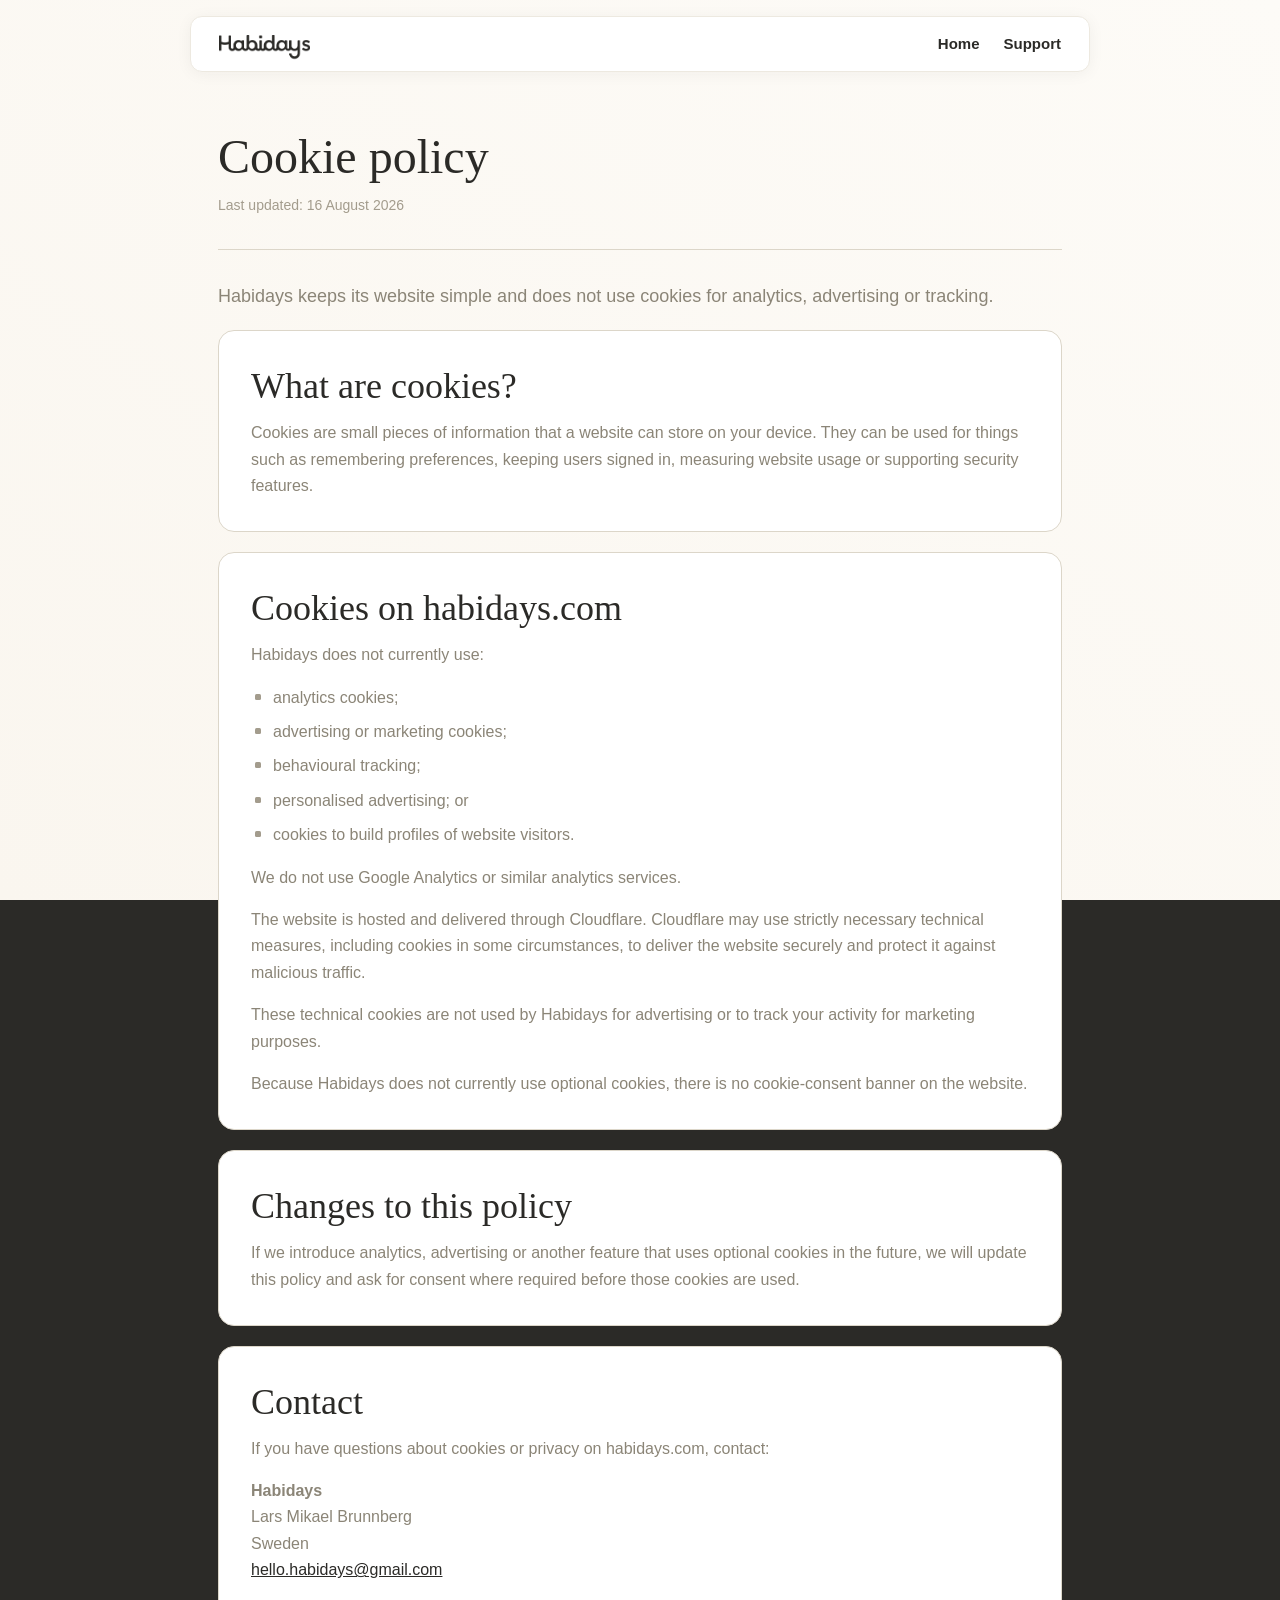
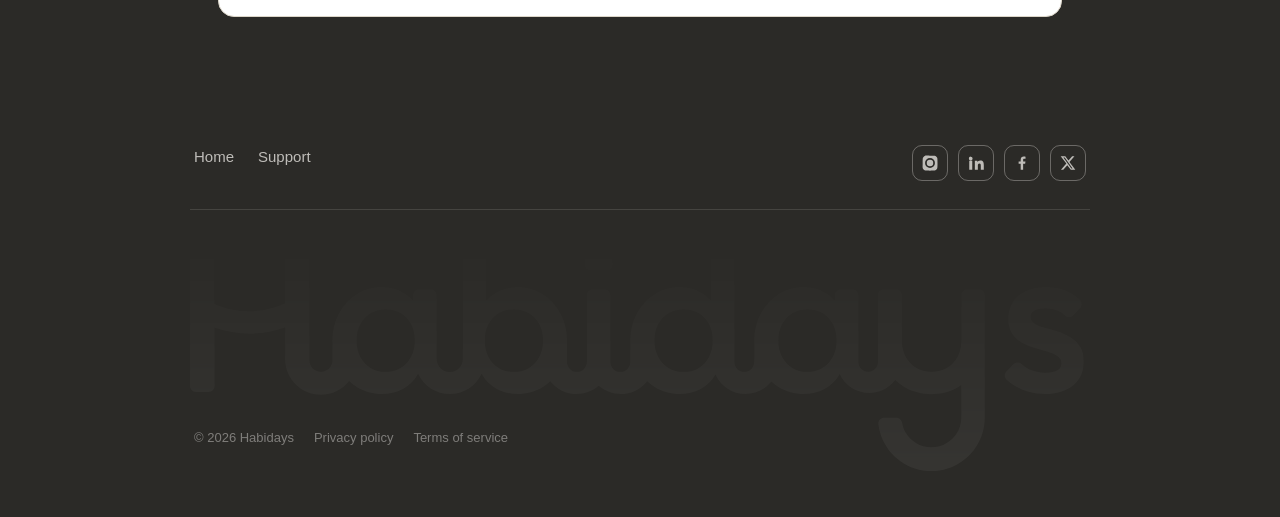
==== cookies.html @ fd9eb846 "Create cookies.html" ====
<!DOCTYPE html>
<html lang="en">
<head>
  <meta charset="utf-8">
  <meta name="viewport" content="width=device-width, initial-scale=1">
  <title>Cookie policy — Habidays</title>
  <link rel="icon" type="image/png" href="/favicon.png">
  <link rel="apple-touch-icon" href="/favicon.png">
  <link rel="stylesheet" href="/style.css">
</head>
<body data-page="cookies">
  <main>
    <div class="wrap legal">

      <h1>Cookie policy</h1>
      <p class="meta">Last updated: 16 August 2026</p>
      <div class="div-divider"></div>
      <p class="lead">
        Habidays keeps its website simple and does not use cookies for analytics,
        advertising or tracking.
      </p>

      <section class="legal-card">
        <h2>What are cookies?</h2>
        <p>
          Cookies are small pieces of information that a website can store on your device.
          They can be used for things such as remembering preferences, keeping users signed in,
          measuring website usage or supporting security features.
        </p>
      </section>

      <section class="legal-card">
        <h2>Cookies on habidays.com</h2>
        <p>Habidays does not currently use:</p>
        <ul>
          <li>analytics cookies;</li>
          <li>advertising or marketing cookies;</li>
          <li>behavioural tracking;</li>
          <li>personalised advertising; or</li>
          <li>cookies to build profiles of website visitors.</li>
        </ul>
        <p>We do not use Google Analytics or similar analytics services.</p>
        <p>
          The website is hosted and delivered through Cloudflare. Cloudflare may use strictly
          necessary technical measures, including cookies in some circumstances, to deliver the
          website securely and protect it against malicious traffic.
        </p>
        <p>
          These technical cookies are not used by Habidays for advertising or to track your
          activity for marketing purposes.
        </p>
        <p>
          Because Habidays does not currently use optional cookies, there is no cookie-consent
          banner on the website.
        </p>
      </section>

      <section class="legal-card">
        <h2>Changes to this policy</h2>
        <p>
          If we introduce analytics, advertising or another feature that uses optional cookies
          in the future, we will update this policy and ask for consent where required before
          those cookies are used.
        </p>
      </section>

      <section class="legal-card">
        <h2>Contact</h2>
        <p>If you have questions about cookies or privacy on habidays.com, contact:</p>
        <p>
          <strong>Habidays</strong><br>
          Lars Mikael Brunnberg<br>
          Sweden<br>
          <a href="mailto:hello.habidays@gmail.com">hello.habidays@gmail.com</a>
        </p>
      </section>

    </div>
  </main>

  <script src="/layout.js"></script>
</body>
</html>
---- style.css ----
:root {
  --page:      #FDFBF7;
  --page-deep: #FAF6EF;
  --card:      #FFFFFF;
  --ink:       #2B2A27;
  --text:      #8B8577;
  --muted:     #A39C8D;
  --line:      #DCD6C9;
  --line-soft: #EDE9E0;

  --w: 900px;                 /* one width for everything */
  --serif: Georgia, 'Times New Roman', serif;
  --sans:  -apple-system, BlinkMacSystemFont, 'Segoe UI', Roboto, Helvetica, Arial, sans-serif;
}

* { box-sizing: border-box; }
html { scroll-behavior: smooth; }

html { background: var(--ink); }

body {
  margin: 0;
  min-height: 100vh;
  display: flex;
  flex-direction: column;
  background: linear-gradient(to top right, var(--page-deep), var(--page));
  background-attachment: fixed;
  font-family: var(--sans);
  color: var(--text);
  line-height: 1.65;
  -webkit-font-smoothing: antialiased;
}

/* ---------- navbar ---------- */
.nav-outer { position: sticky; top: 0; z-index: 50; padding: 16px 24px; }
.nav {
  max-width: var(--w); margin: 0 auto;
  background: var(--card);
  border: 1px solid var(--line-soft);
  border-radius: 12px;
  padding: 14px 28px;
  display: flex; align-items: center; justify-content: space-between;
  gap: 16px;
  box-shadow: 0 2px 16px rgba(43, 42, 39, 0.05);
}
.nav-logo img { height: 26px; display: block; position: relative; top: 4px; }
.nav-links { display: flex; align-items: center; gap: 24px; }
.nav-links a {
  font-size: 15px; color: var(--ink); font-weight: 600;
  text-decoration: none; white-space: nowrap;
}
.nav-links a:hover { opacity: 0.65; }

/* ---------- page content ---------- */
main { flex: 1; }
.wrap { max-width: var(--w); margin: 0 auto; padding: 40px 28px 80px; }

h1 { font-family: var(--serif); font-weight: 400; font-size: 48px; line-height: 1.2; color: var(--ink); margin: 0 0 16px; }
h2 { font-family: var(--serif); font-weight: 400; font-size: 36px; line-height: 1.3; color: var(--ink); margin: 44px 0 10px; }
h3 { font-family: var(--serif); font-weight: 400; font-size: 24px; color: var(--ink); margin: 28px 0 6px; }
p { margin: 0 0 16px; }
a { color: var(--ink); }
ul { margin: 0 0 16px; padding-left: 20px; }
li { margin-bottom: 8px; }
.lead { font-size: 18px; line-height: 1.6; }

.card {
  background: var(--card); border: 1px solid var(--line);
  border-radius: 16px; padding: 28px; margin: 28px 0;
}
.card p:last-child { margin-bottom: 0; }
.card strong { color: var(--ink); }
.meta { font-size: 14px; color: var(--muted); }

/* ---------- footer ---------- */
footer { background: var(--ink); color: rgba(253, 251, 247, 0.7); padding: 48px 24px 0; }
.foot-inner { max-width: var(--w); margin: 0 auto; }
.foot-links {
  display: flex; justify-content: space-between; flex-wrap: wrap;
  gap: 24px; padding: 0 4px 28px;
  border-bottom: 1px solid rgba(253, 251, 247, 0.12);
  margin-bottom: 28px;
}
.foot-col { display: flex; gap: 24px; flex-wrap: wrap; }
.foot-col a { color: rgba(253, 251, 247, 0.7); text-decoration: none; font-size: 15px; }
.foot-col a:hover { color: #FDFBF7; }

/* legal links sit quieter than the nav links */
.foot-col.legal a { color: rgba(253, 251, 247, 0.4); font-size: 13px; }
.foot-col.legal a:hover { color: rgba(253, 251, 247, 0.7); }

.foot-legal {
  max-width: var(--w); margin: -90px auto 0;
  padding: 0 4px 28px;
  position: relative; z-index: 1;
  display: flex; gap: 20px; flex-wrap: wrap;
  font-size: 13px; color: rgba(253, 251, 247, 0.4);
}
.foot-legal a { color: rgba(253, 251, 247, 0.4); text-decoration: none; }
.foot-legal a:hover { color: rgba(253, 251, 247, 0.7); }

.foot-social { display: flex; gap: 10px; }
.foot-social a {
  width: 36px; height: 36px; border-radius: 10px;
  border: 1px solid rgba(253, 251, 247, 0.3);
  color: rgba(253, 251, 247, 0.7);
  display: flex; align-items: center; justify-content: center;
  transition: border-color .15s, color .15s;
}
.foot-social a:hover {
  border-color: rgba(253, 251, 247, 0.7); color: #FDFBF7;
}

/* big mark: fades in from transparent at the top to 5% at the bottom */
.foot-mark { max-width: var(--w); margin: 0 auto; padding-bottom: 24px; }
.foot-mark img {
  width: 100%; display: block; opacity: 0.05;
  -webkit-mask-image: linear-gradient(to bottom, transparent 0%, #000 100%);
          mask-image: linear-gradient(to bottom, transparent 0%, #000 100%);
}

/* ---------- mobile ---------- */
@media (max-width: 640px) {
  .nav-outer { padding: 12px 16px; }
  .nav { padding: 12px 18px; }
  .nav-logo img { height: 22px; }
  .nav-links { gap: 16px; }
  .nav-links a { font-size: 14px; }

  .wrap { padding: 28px 20px 60px; }
  h1 { font-size: 38px; }
  h2 { font-size: 20px; margin-top: 36px; }
  h3 { font-size: 22px; }
  .lead { font-size: 16px; }
  .card { padding: 22px; }

  footer { padding: 36px 16px 0; }
  .foot-links { flex-direction: column; gap: 16px; padding-bottom: 28px; }
  .foot-legal { margin-top: -46px; }
  .foot-col { gap: 18px; }
}

/* ---------- FAQ ---------- */
.faq { border-bottom: 1px solid var(--line-soft); }
.faq:first-of-type { border-top: 1px solid var(--line-soft); }

.faq-q {
  width: 100%; background: none; border: 0; cursor: pointer;
  display: flex; align-items: center; justify-content: space-between; gap: 16px;
  padding: 20px 2px; text-align: left;
  font-family: var(--serif); font-size: 18px; color: var(--ink);
}

.faq-icon { position: relative; width: 16px; height: 16px; flex-shrink: 0; }
.faq-icon::before,
.faq-icon::after {
  content: ''; position: absolute; background: var(--muted);
  transition: transform .2s ease;
}
.faq-icon::before { top: 7px; left: 0; width: 16px; height: 1.5px; }
.faq-icon::after  { left: 7px; top: 0; width: 1.5px; height: 16px; }
.faq-q[aria-expanded="true"] .faq-icon { transform: rotate(45deg); }
.faq-q[aria-expanded="true"] .faq-icon::before,
.faq-q[aria-expanded="true"] .faq-icon::after { background: var(--ink); }

.faq-a { display: none; padding: 0 2px 20px; }
.faq-q[aria-expanded="true"] + .faq-a { display: block; }
.faq-a p:last-child { margin-bottom: 0; }

/* ---------- buttons ---------- */
.cta-row { display: flex; gap: 12px; flex-wrap: wrap; margin-top: 28px; }
.btn {
  display: inline-flex; align-items: center; justify-content: center;
  padding: 15px 28px; border-radius: 12px;
  font-size: 16px; font-weight: 600; text-decoration: none;
  border: 1px solid var(--ink);
}
.btn-primary { background: var(--ink); color: var(--page); }
.btn-primary:hover { opacity: .88; }
.btn-ghost { background: transparent; color: var(--ink); }
.btn-ghost:hover { background: rgba(43,42,39,.05); }
.btn-store {
  background: transparent; color: #FDFBF7;
  border-color: rgba(253,251,247,.4);
}
.btn-store:hover { border-color: #FDFBF7; }

/* ---------- hero ---------- */
.hero { padding-bottom: 8px; }
.hero h1 { font-size: 52px; }
.hero-img { padding: 32px 28px 0; max-width: 1400px; margin: 0 auto; }
.hero-img img {
  width: 100%; aspect-ratio: 16 / 9; object-fit: cover;
  display: block; border-radius: 20px;
}

/* ---------- promise ---------- */
.promise {
  background: url('/assets/home-bg-pattern.png') center / cover no-repeat;
  border-radius: 20px;
  aspect-ratio: 16 / 9;
  display: flex; align-items: center; justify-content: center;
  padding: 40px; margin: 72px 0;
}
.promise-inner { max-width: 460px; text-align: center; }
.promise-inner h2 { margin-top: 0; }

/* ---------- features ---------- */
.features { padding-top: 0; }
.feature {
  display: grid; grid-template-columns: 1fr 1fr;
  gap: 48px; align-items: center;
  margin-bottom: 88px;
}
.feature.reverse .feature-text { order: 2; }
.feature.reverse .feature-img { order: 1; }
.feature-text h2 { margin-top: 0; }
.feature-img img {
  width: 100%; aspect-ratio: 1 / 1; object-fit: cover;
  display: block; border-radius: 16px;
}

/* ---------- what's included ---------- */
.included { padding-bottom: 24px; }
.incl-table { margin-top: 32px; border-top: 1px solid var(--line-soft); }
.incl-head, .incl-row {
  display: grid; grid-template-columns: 1fr 80px 80px;
  align-items: center; gap: 12px;
  padding: 14px 4px; border-bottom: 1px solid var(--line-soft);
}
.incl-head { font-size: 13px; color: var(--muted); padding: 10px 4px; }
.incl-head span:not(:first-child),
.incl-row span:not(:first-child) { text-align: center; }
.incl-row span:first-child { color: var(--ink); }

/* ---------- pricing ---------- */
.pricing { padding-top: 56px; }
.plan-toggle {
  display: inline-flex; gap: 4px; padding: 4px;
  background: var(--card); border: 1px solid var(--line);
  border-radius: 999px; margin: 8px 0 24px;
}
.plan-btn {
  border: 0; background: none; cursor: pointer;
  padding: 8px 20px; border-radius: 999px;
  font-family: var(--sans); font-size: 14px; color: var(--text);
}
.plan-btn.active { background: var(--ink); color: var(--page); }

.plans { display: grid; grid-template-columns: 1fr 1fr; gap: 16px; }
.plan {
  background: var(--card); border: 1px solid var(--line);
  border-radius: 16px; padding: 28px;
}
.plan-pro { border-color: var(--ink); }
.plan h3 { margin: 0 0 8px; }
.plan-price {
  font-family: var(--serif); font-size: 34px; color: var(--ink); margin: 0 0 8px;
}
.plan-star { font-size: 18px; vertical-align: super; color: var(--muted); }
.plan-note { font-size: 14px; margin: 0; }
.plan-foot { font-size: 13px; color: var(--muted); margin-top: 14px; }

/* ---------- dark CTA ---------- */
.cta-dark {
  background: var(--ink); color: rgba(253,251,247,.7);
  border-radius: 20px; padding: 56px 40px; margin-top: 32px;
}
.cta-dark h2 { color: #FDFBF7; margin-top: 0; }
.cta-dark a { color: #FDFBF7; }

/* ---------- quotes ---------- */
.quotes { padding-top: 72px; }
.quote-grid { display: grid; grid-template-columns: repeat(3, 1fr); gap: 16px; }
.quote-col { display: flex; flex-direction: column; gap: 16px; }
.quote-card {
  background: var(--card); border: 1px solid var(--line);
  border-radius: 16px; padding: 24px;
}
.quote-card h4 {
  font-family: var(--serif); font-weight: 400; font-size: 17px;
  line-height: 1.45; color: var(--ink); margin: 0 0 20px;
}
.quote-by { display: flex; align-items: center; gap: 10px; }
.quote-by img { width: 36px; height: 36px; border-radius: 8px; object-fit: cover; }
.quote-by span { font-size: 14px; color: var(--muted); }

/* ---------- mobile ---------- */
@media (max-width: 780px) {
  .feature { grid-template-columns: 1fr; gap: 24px; margin-bottom: 64px; }
  .feature.reverse .feature-text { order: 1; }
  .feature.reverse .feature-img { order: 2; }
  .quote-grid { grid-template-columns: 1fr; }
  .plans { grid-template-columns: 1fr; }
}

@media (max-width: 640px) {
  .hero h1 { font-size: 44px; }
  .hero-img { padding: 24px 20px 0; }
  .hero-img img { border-radius: 14px; }
  .promise { aspect-ratio: auto; padding: 32px 24px; margin: 48px 0; }
  .cta-dark { padding: 48px 0; margin-top: 64px; }
  .btn { padding: 14px 22px; font-size: 15px; }
  .cta-row { width: 100%; }
  .cta-row .btn { flex: 1; }
}

.pricing-head {
  display: flex; align-items: center; justify-content: space-between;
  flex-wrap: wrap; gap: 16px; margin-bottom: 24px;
}
.pricing-head h2 { margin: 0; }
.pricing-head .plan-toggle { margin: 0; }

.quotes h2 { margin-top: 0; margin-bottom: 24px; }

@media (max-width: 640px) {
  .cta-dark { padding: 40px 24px; }
}

/* ---------- badges ---------- */
.badge {
  display: inline-block; border-radius: 999px;
  padding: 3px 12px; font-size: 13px; font-weight: 600;
  line-height: 1.5;
}
.badge-pro { background: var(--ink); color: var(--page); }
.badge-free { background: var(--page-deep); color: var(--ink); border: 1px solid var(--line); }

/* ---------- tick check icons ---------- */
.tick {
  width: 20px; height: 20px;
  display: block; margin: 0 auto;
  background-image: url("data:image/svg+xml,%3Csvg xmlns='http://www.w3.org/2000/svg' viewBox='0 0 24 24' fill='none' stroke='%234A8C56' stroke-width='2' stroke-linecap='round' stroke-linejoin='round'%3E%3Ccircle cx='12' cy='12' r='10'/%3E%3Cpath d='M8 12l3 3 5-6'/%3E%3C/svg%3E");
  background-size: contain; background-repeat: no-repeat;
}

/* ---------- plan card tweaks ---------- */
.plan .badge { margin-bottom: 12px; }
.plan-per {
  font-family: var(--sans); font-size: 14px; font-weight: 400;
  color: var(--ink);
}

/* ---------- store buttons ---------- */
.store-btn { display: inline-block; }
.store-btn img { height: 48px; display: block; }

.quotes .lead { margin-bottom: 28px; }

/* ---------- legal pages ---------- */
.legal .meta { margin-top: -8px; margin-bottom: 20px; }
.legal-card {
  background: var(--card); border: 1px solid var(--line);
  border-radius: 16px; padding: 32px; margin-top: 20px;
}
.legal-card h2 { margin-top: 0; }
.legal-card h3 { font-size: 16px; margin-top: 28px; }
.legal-card > *:last-child { margin-bottom: 0; }

@media (max-width: 640px) {
  .legal-card { padding: 24px 22px; }
}

.div-divider {
  height: 1px; width: 100%; background-color: var(--line);
  margin-top: 32px; margin-bottom: 32px;
}

/* square bullets, echoing the habit grid */
ul { list-style: none; padding-left: 22px; }
ul li { position: relative; }
ul li::before {
  content: ''; position: absolute;
  left: -18px; top: 9px;
  width: 6px; height: 6px; border-radius: 1.5px;
  background: var(--muted);
}
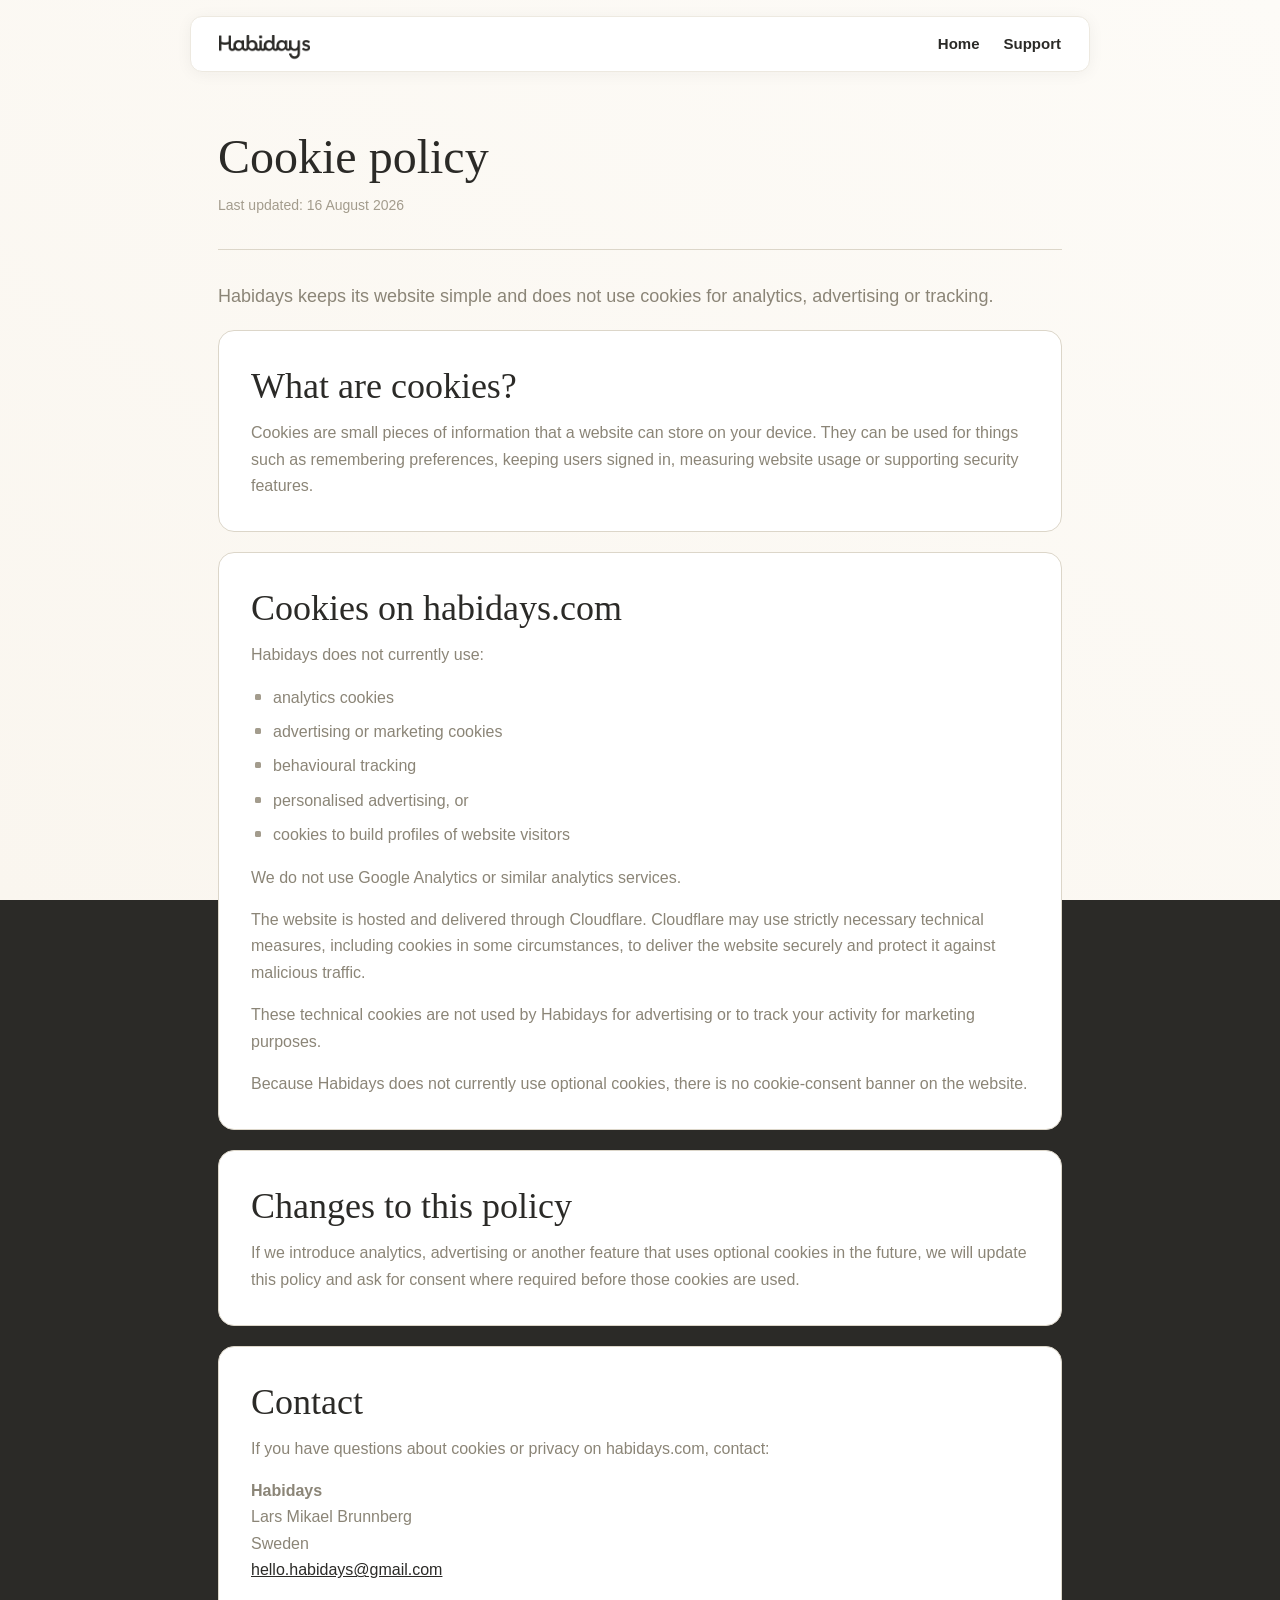
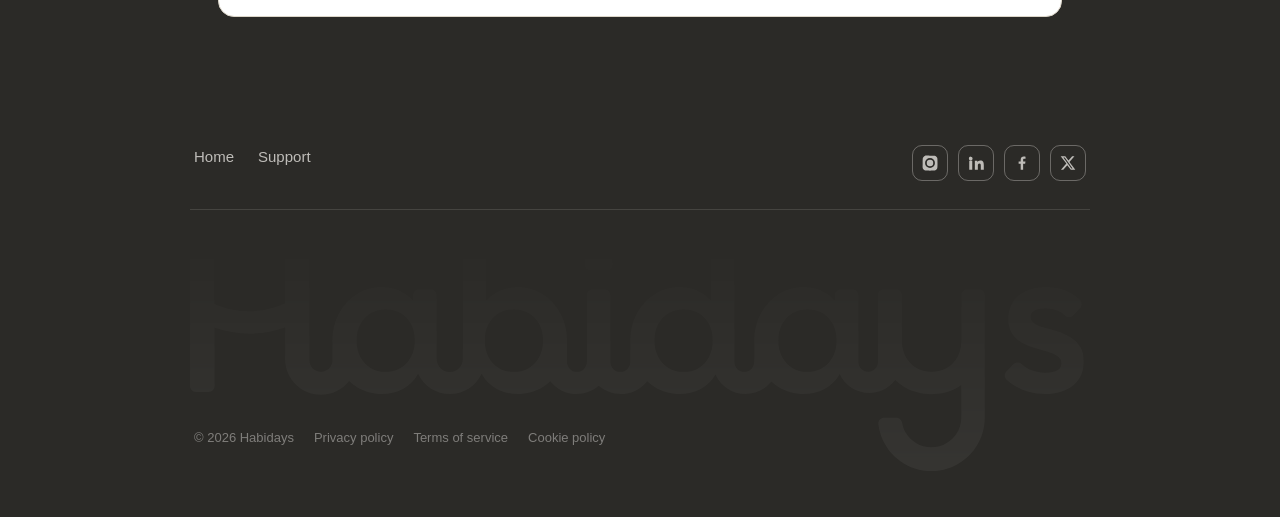
==== commit 62f8de91: "Update cookies.html Removed ";" from bullet list" ====
--- a/cookies.html
+++ b/cookies.html
@@ -33,11 +33,11 @@
         <h2>Cookies on habidays.com</h2>
         <p>Habidays does not currently use:</p>
         <ul>
-          <li>analytics cookies;</li>
-          <li>advertising or marketing cookies;</li>
-          <li>behavioural tracking;</li>
-          <li>personalised advertising; or</li>
-          <li>cookies to build profiles of website visitors.</li>
+          <li>analytics cookies</li>
+          <li>advertising or marketing cookies</li>
+          <li>behavioural tracking</li>
+          <li>personalised advertising, or</li>
+          <li>cookies to build profiles of website visitors</li>
         </ul>
         <p>We do not use Google Analytics or similar analytics services.</p>
         <p>
